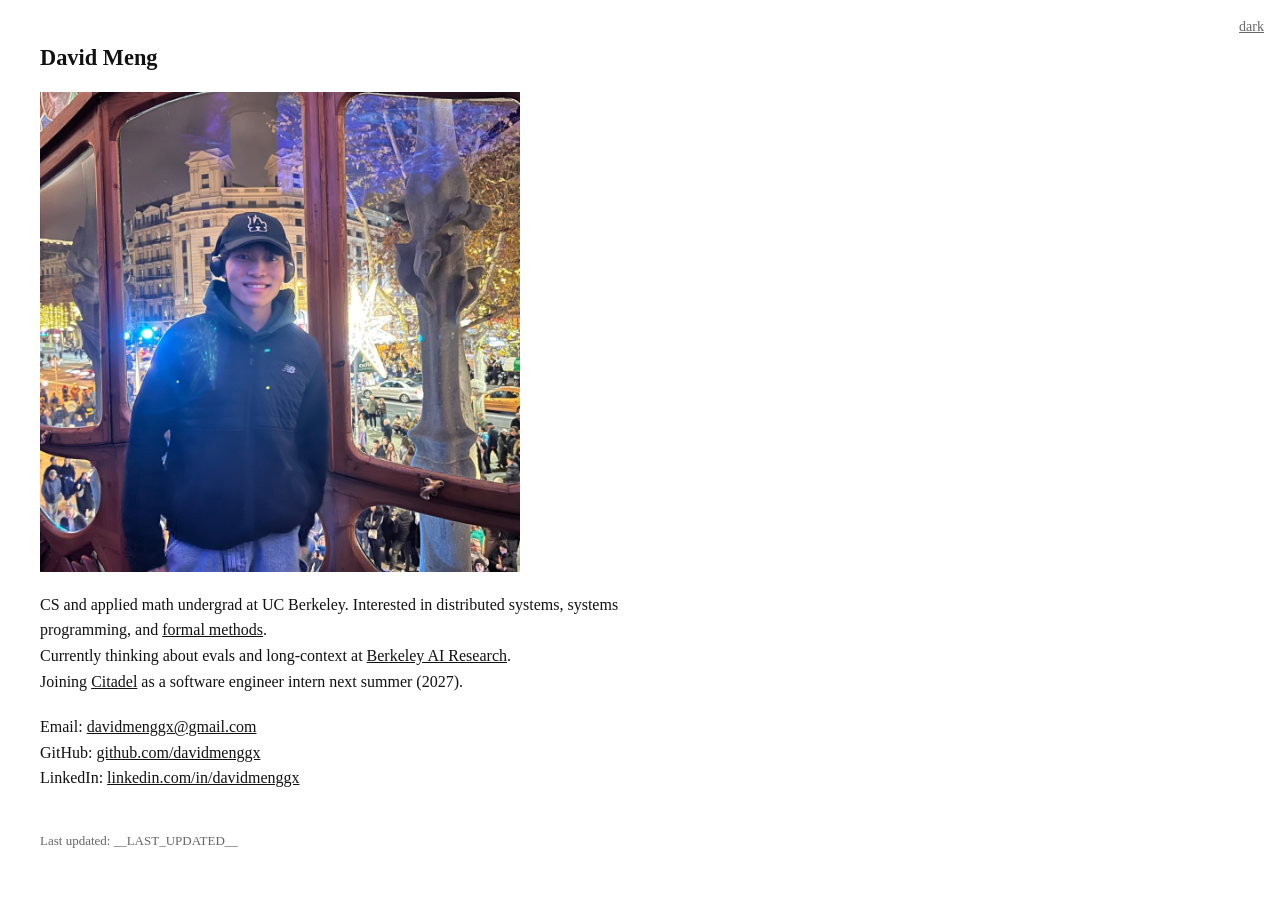
==== index.html @ 216f83f9 "Remove portrait" ====
<!DOCTYPE html>
<html lang="en" data-theme="light">
<head>
<meta charset="utf-8">
<meta name="viewport" content="width=device-width, initial-scale=1">
<title>David Meng</title>
<meta name="description" content="Personal site of David Meng.">
<link rel="stylesheet" href="style.css">
<script>
  (function () {
    var saved = null;
    try { saved = localStorage.getItem('theme'); } catch (e) {}
    var dark = saved ? saved === 'dark'
                     : window.matchMedia('(prefers-color-scheme: dark)').matches;
    document.documentElement.dataset.theme = dark ? 'dark' : 'light';
  })();
</script>
</head>
<body>

<button id="theme-toggle" type="button" hidden></button>

<h1>David Meng</h1>

<img id="portrait" src="assets/portraits/portrait1.jpg" alt="David Meng" width="480" height="480">
<div id="portrait-caption" hidden></div>

<script>
  (function () {
    // TODO: Make sure to update this when adding/removing portraits.
    // A first-time visitor always gets PORTRAITS[0]
    var PORTRAITS = [
      { src: 'assets/portraits/portrait1.jpg',  caption: 'Casa Batlló. Barcelona, Spain.' },
      // { src: 'assets/portraits/portrait2.jpg', caption: 'Pacifica, California.' },
      { src: 'assets/portraits/portrait3.jpg', caption: 'Volcanoes National Park, Hawaii.' },
      { src: 'assets/portraits/portrait4.jpg', caption: 'Chicago, Illinois.' },
      { src: 'assets/portraits/portrait5.jpg', caption: 'Sagrada Família. Barcelona, Spain.' },
      { src: 'assets/portraits/portrait6.jpg', caption: 'Grand Canyon, Arizona.' },
      { src: 'assets/portraits/portrait7.jpg', caption: 'Pismo Beach, California.' },
    ];

    var img = document.getElementById('portrait');
    var tip = document.getElementById('portrait-caption');

    var KEY = 'portrait-deck';
    var state = null;
    var firstVisit = false;
    try {
      var raw = localStorage.getItem(KEY);
      firstVisit = raw === null;
      state = JSON.parse(raw);
    } catch (e) {}
    if (!state || !Array.isArray(state.deck)) state = { deck: [], last: -1 };

    state.deck = state.deck.filter(function (i) {
      return typeof i === 'number' && i >= 0 && i < PORTRAITS.length;
    });

    if (!state.deck.length) {
      for (var i = 0; i < PORTRAITS.length; i++) state.deck.push(i);
      var from = firstVisit ? 1 : 0;
      for (var i = state.deck.length - 1; i > from; i--) {   // Fisher-Yates
        var j = from + Math.floor(Math.random() * (i - from + 1));
        var t = state.deck[i]; state.deck[i] = state.deck[j]; state.deck[j] = t;
      }
      if (state.deck.length > 1 && state.deck[0] === state.last) {
        var k = 1 + Math.floor(Math.random() * (state.deck.length - 1));
        state.deck[0] = state.deck[k]; state.deck[k] = state.last;
      }
    }

    var next = state.deck.shift();
    var pick = PORTRAITS[next];
    state.last = next;
    try { localStorage.setItem(KEY, JSON.stringify(state)); } catch (e) {}

    img.src = pick.src;
    tip.textContent = pick.caption;

    function place(e) {
      var x = e.clientX + 14;
      var y = e.clientY + 16;
      if (x + tip.offsetWidth > window.innerWidth - 8) x = e.clientX - tip.offsetWidth - 14;
      if (y + tip.offsetHeight > window.innerHeight - 8) y = e.clientY - tip.offsetHeight - 16;
      tip.style.left = x + 'px';
      tip.style.top = y + 'px';
    }

    img.addEventListener('mouseenter', function (e) { tip.hidden = false; place(e); });
    img.addEventListener('mousemove', place);
    img.addEventListener('mouseleave', function () { tip.hidden = true; });
  })();
</script>

<p>
  CS and applied math undergrad at UC Berkeley. Interested in distributed systems, systems programming, and <a href="https://en.wikipedia.org/wiki/Formal_methods">formal methods</a>.
  <br>
  Currently thinking about evals and long-context at <a href="https://bair.berkeley.edu/">Berkeley AI Research</a>. 
  <br>
  Joining <a href="https://www.citadel.com/">Citadel</a> as a software engineer intern next summer (2027).
</p>

<p>
  Email: <a href="mailto:davidmenggx@gmail.com">davidmenggx@gmail.com</a><br>
  GitHub: <a href="https://github.com/davidmenggx">github.com/davidmenggx</a><br>
  LinkedIn: <a href="https://www.linkedin.com/in/davidmenggx">linkedin.com/in/davidmenggx</a><br>
  <!-- TODO: add resume -->
  <!-- Resume: <a href="assets/resume.pdf">resume.pdf</a> -->
</p>

<!-- Blogs coming soon, maybe. -->

<p id="updated">
  <a href="https://github.com/davidmenggx/davidmenggx.github.io">Last updated: __LAST_UPDATED__</a>
</p>

<script>
  (function () {
    var root = document.documentElement;
    var button = document.getElementById('theme-toggle');

    function render() {
      var dark = root.dataset.theme === 'dark';
      button.textContent = dark ? 'light' : 'dark';
      button.setAttribute('aria-label', dark ? 'Switch to light theme' : 'Switch to dark theme');
      button.setAttribute('aria-pressed', String(dark));
    }

    button.addEventListener('click', function () {
      var next = root.dataset.theme === 'dark' ? 'light' : 'dark';
      root.dataset.theme = next;
      try { localStorage.setItem('theme', next); } catch (e) {}
      render();
    });

    render();
    button.hidden = false;
  })();
</script>

</body>
</html>
---- style.css ----
:root {
  --bg:    #ffffff;
  --text:  #111111;
  --muted: #666666;
}

:root[data-theme="dark"] {
  --bg:    #111111;
  --text:  #dddddd;
  --muted: #888888;
}

body {
  max-width: 38rem;
  margin: 0;
  padding: 2.5rem;
  background: var(--bg);
  color: var(--text);
  font-family: Georgia, "Garamond", "Times New Roman", Times, serif;
  font-size: 16px;
  line-height: 1.6;
}

h1 {
  margin: 0 0 1rem;
  font-size: 1.4rem;
}

h2 {
  margin: 2rem 0 0.5rem;
  font-size: 1rem;
}

p {
  margin: 0 0 1.25rem;
}

img {
  display: block;
  max-width: 100%;
  height: auto;
  margin: 0 0 1.25rem;
}

#portrait {
  width: 480px;
  aspect-ratio: 1 / 1;
  object-fit: cover;
}

#updated {
  margin-top: 2.5rem;
  font-size: 0.8125rem;
  color: var(--muted);
}

#updated a {
  text-decoration: none;
}

#portrait-caption {
  position: fixed;
  z-index: 1;
  padding: 0.2rem 0.45rem;
  background: var(--text);
  color: var(--bg);
  font-size: 0.8125rem;
  line-height: 1.3;
  white-space: nowrap;
  pointer-events: none;
}

a {
  color: inherit;
}

#theme-toggle {
  position: fixed;
  top: 1rem;
  right: 1rem;
  padding: 0;
  border: 0;
  background: none;
  color: var(--muted);
  font: inherit;
  font-size: 0.875rem;
  text-decoration: underline;
  cursor: pointer;
}

@media (max-width: 30rem) {
  body {
    padding: 1.5rem;
  }
}
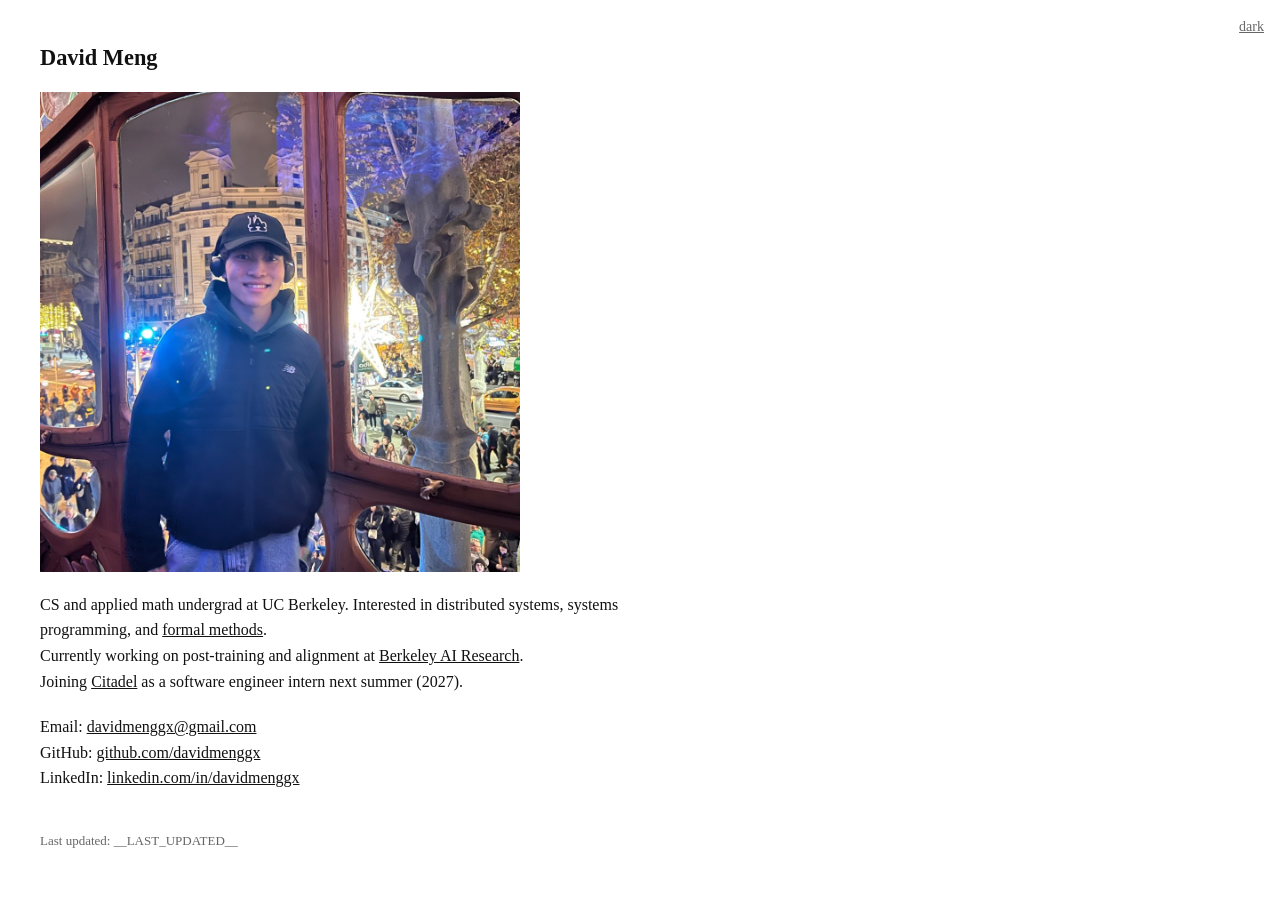
==== commit 8ce78fcb: "Update AI research focus" ====
--- a/index.html
+++ b/index.html
@@ -31,12 +31,12 @@
     // A first-time visitor always gets PORTRAITS[0]
     var PORTRAITS = [
       { src: 'assets/portraits/portrait1.jpg',  caption: 'Casa Batlló. Barcelona, Spain.' },
-      // { src: 'assets/portraits/portrait2.jpg', caption: 'Pacifica, California.' },
       { src: 'assets/portraits/portrait3.jpg', caption: 'Volcanoes National Park, Hawaii.' },
       { src: 'assets/portraits/portrait4.jpg', caption: 'Chicago, Illinois.' },
       { src: 'assets/portraits/portrait5.jpg', caption: 'Sagrada Família. Barcelona, Spain.' },
       { src: 'assets/portraits/portrait6.jpg', caption: 'Grand Canyon, Arizona.' },
       { src: 'assets/portraits/portrait7.jpg', caption: 'Pismo Beach, California.' },
+      { src: 'assets/portraits/portrait8.jpg', caption: 'San Francisco, California.' },
     ];
 
     var img = document.getElementById('portrait');
@@ -95,7 +95,7 @@
 <p>
   CS and applied math undergrad at UC Berkeley. Interested in distributed systems, systems programming, and <a href="https://en.wikipedia.org/wiki/Formal_methods">formal methods</a>.
   <br>
-  Currently thinking about evals and long-context at <a href="https://bair.berkeley.edu/">Berkeley AI Research</a>. 
+  Currently working on post-training and alignment at <a href="https://bair.berkeley.edu/">Berkeley AI Research</a>. 
   <br>
   Joining <a href="https://www.citadel.com/">Citadel</a> as a software engineer intern next summer (2027).
 </p>
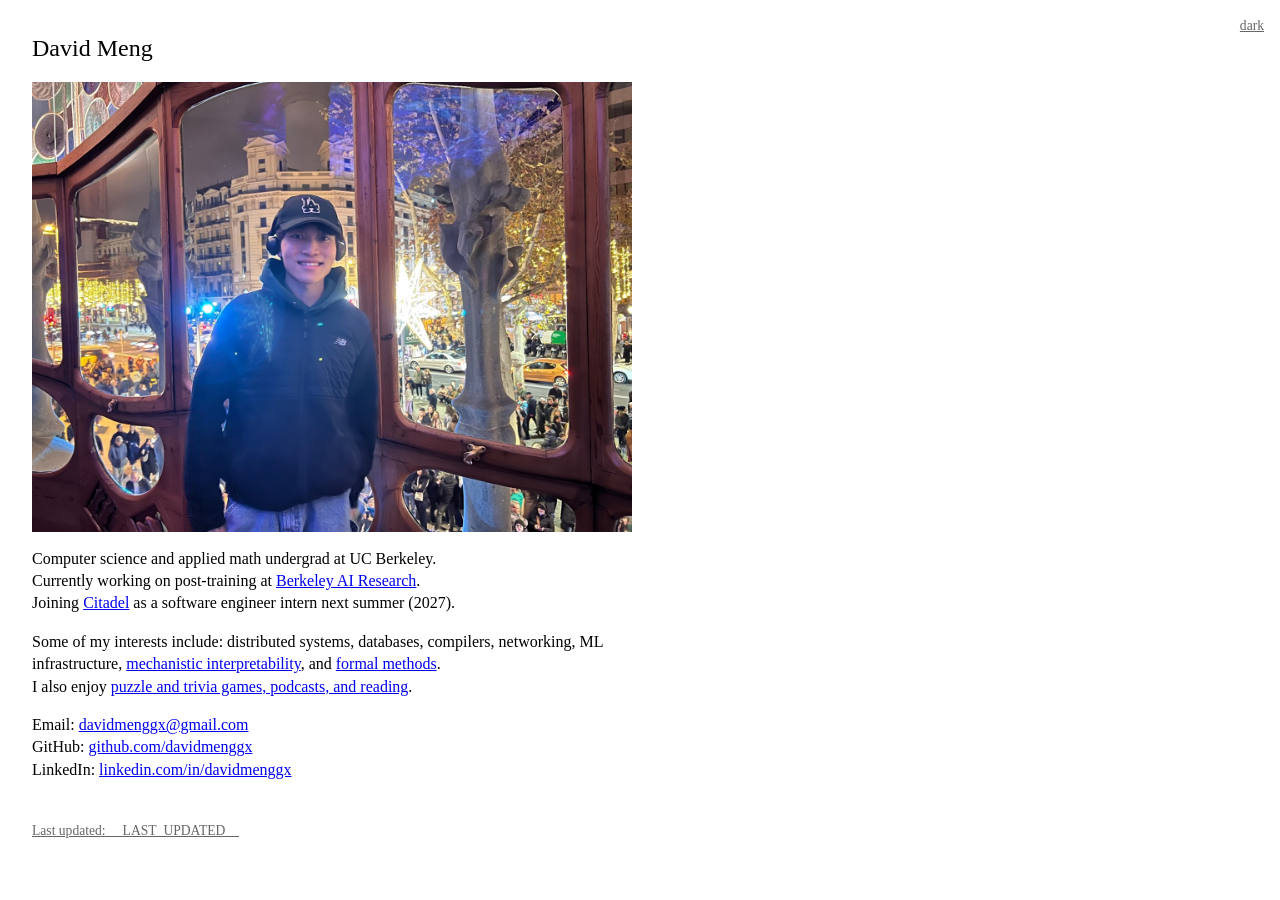
==== commit a3055331: "Update design, interests, and add recommendations" ====
--- a/index.html
+++ b/index.html
@@ -10,9 +10,7 @@
   (function () {
     var saved = null;
     try { saved = localStorage.getItem('theme'); } catch (e) {}
-    var dark = saved ? saved === 'dark'
-                     : window.matchMedia('(prefers-color-scheme: dark)').matches;
-    document.documentElement.dataset.theme = dark ? 'dark' : 'light';
+    document.documentElement.dataset.theme = saved === 'dark' ? 'dark' : 'light';
   })();
 </script>
 </head>
@@ -22,7 +20,7 @@
 
 <h1>David Meng</h1>
 
-<img id="portrait" src="assets/portraits/portrait1.jpg" alt="David Meng" width="480" height="480">
+<img id="portrait" src="assets/portraits/portrait1.jpg" alt="David Meng">
 <div id="portrait-caption" hidden></div>
 
 <script>
@@ -93,11 +91,17 @@
 </script>
 
 <p>
-  CS and applied math undergrad at UC Berkeley. Interested in distributed systems, systems programming, and <a href="https://en.wikipedia.org/wiki/Formal_methods">formal methods</a>.
+  Computer science and applied math undergrad at UC Berkeley.
   <br>
-  Currently working on post-training and alignment at <a href="https://bair.berkeley.edu/">Berkeley AI Research</a>. 
+  Currently working on post-training at <a href="https://bair.berkeley.edu/">Berkeley AI Research</a>. 
   <br>
   Joining <a href="https://www.citadel.com/">Citadel</a> as a software engineer intern next summer (2027).
+</p>
+
+<p>
+  Some of my interests include: distributed systems, databases, compilers, networking, ML infrastructure, <a href="https://en.wikipedia.org/wiki/Mechanistic_interpretability">mechanistic interpretability</a>, and <a href="https://en.wikipedia.org/wiki/Formal_methods">formal methods</a>.
+  <br>
+  I also enjoy <a href="recommendations.html">puzzle and trivia games, podcasts, and reading</a>.
 </p>
 
 <p>
--- a/style.css
+++ b/style.css
@@ -1,77 +1,96 @@
 :root {
   --bg:    #ffffff;
-  --text:  #111111;
+  --text:  #000000;
   --muted: #666666;
+  --link:  #0000ee;
+  --visited: #551a8b;
 }
 
 :root[data-theme="dark"] {
   --bg:    #111111;
   --text:  #dddddd;
   --muted: #888888;
+  --link:  #9db4ff;
+  --visited: #c9a0ff;
 }
 
 body {
-  max-width: 38rem;
-  margin: 0;
-  padding: 2.5rem;
+  max-width: 40rem;
+  margin: 2rem;
   background: var(--bg);
   color: var(--text);
-  font-family: Georgia, "Garamond", "Times New Roman", Times, serif;
+  font-family: "Times New Roman", Times, serif;
   font-size: 16px;
-  line-height: 1.6;
+  line-height: 1.4;
 }
 
 h1 {
   margin: 0 0 1rem;
-  font-size: 1.4rem;
+  font-size: 1.5rem;
+  font-weight: normal;
 }
 
 h2 {
-  margin: 2rem 0 0.5rem;
-  font-size: 1rem;
+  margin: 1.75rem 0 0.5rem;
+  font-size: 1.1rem;
+  font-weight: normal;
 }
 
 p {
-  margin: 0 0 1.25rem;
+  margin: 0 0 1em;
+}
+
+ul {
+  margin: 0 0 1em;
+  padding-left: 1.5rem;
+}
+
+li {
+  margin: 0 0 0.25em;
+}
+
+a {
+  color: var(--link);
+}
+
+a:visited {
+  color: var(--visited);
 }
 
 img {
   display: block;
   max-width: 100%;
   height: auto;
-  margin: 0 0 1.25rem;
+  margin: 0 0 1em;
 }
 
 #portrait {
-  width: 480px;
-  aspect-ratio: 1 / 1;
-  object-fit: cover;
+  max-width: none;
+  max-height: 50vh;
+  width: auto;
+  height: auto;
 }
 
 #updated {
   margin-top: 2.5rem;
-  font-size: 0.8125rem;
+  font-size: 0.85rem;
   color: var(--muted);
 }
 
 #updated a {
-  text-decoration: none;
+  color: var(--muted);
 }
 
 #portrait-caption {
   position: fixed;
   z-index: 1;
-  padding: 0.2rem 0.45rem;
+  padding: 0.15rem 0.4rem;
   background: var(--text);
   color: var(--bg);
   font-size: 0.8125rem;
   line-height: 1.3;
   white-space: nowrap;
   pointer-events: none;
-}
-
-a {
-  color: inherit;
 }
 
 #theme-toggle {
@@ -83,13 +102,7 @@
   background: none;
   color: var(--muted);
   font: inherit;
-  font-size: 0.875rem;
+  font-size: 0.85rem;
   text-decoration: underline;
   cursor: pointer;
 }
-
-@media (max-width: 30rem) {
-  body {
-    padding: 1.5rem;
-  }
-}
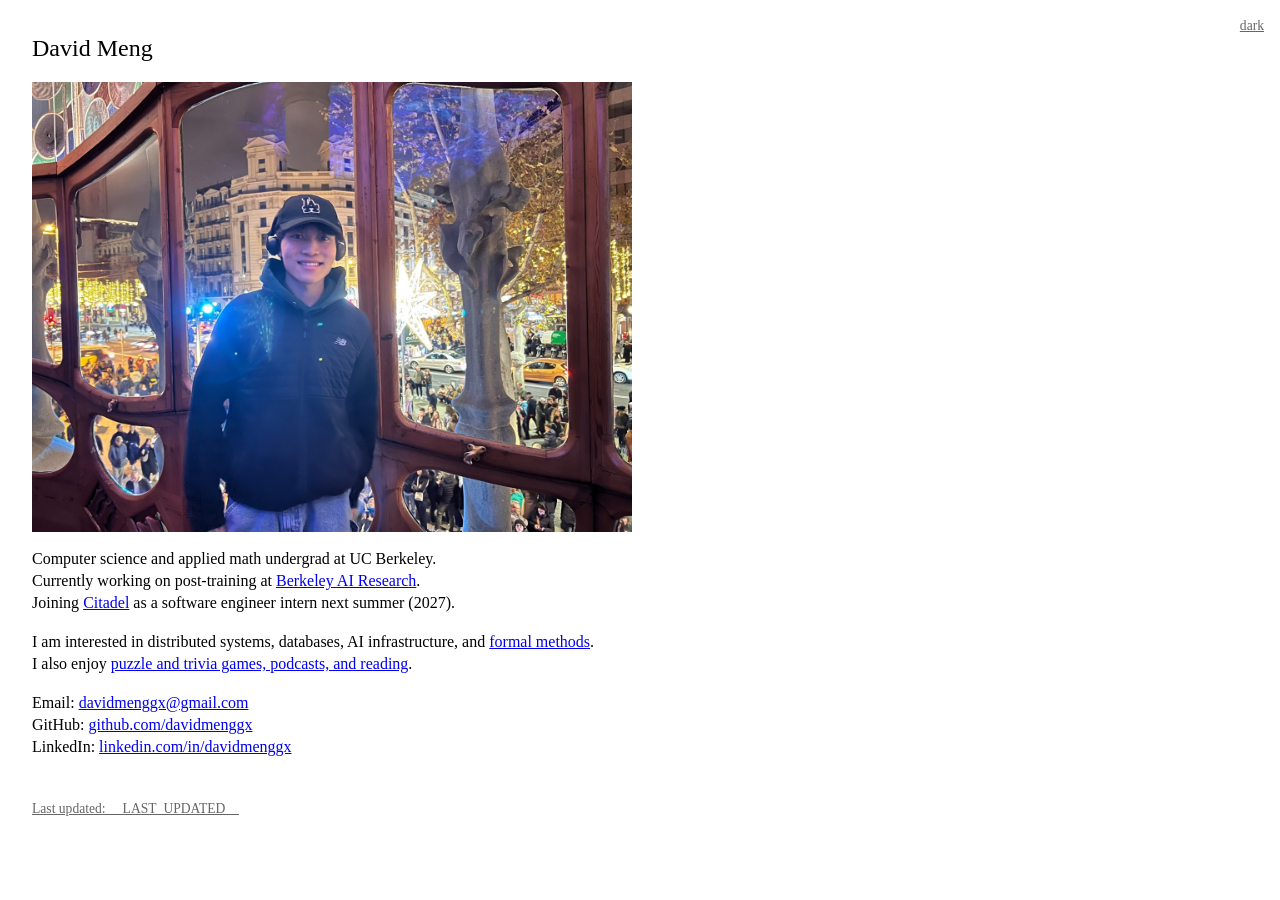
==== commit a522efba: "Tighten interests" ====
--- a/index.html
+++ b/index.html
@@ -4,7 +4,6 @@
 <meta charset="utf-8">
 <meta name="viewport" content="width=device-width, initial-scale=1">
 <title>David Meng</title>
-<meta name="description" content="Personal site of David Meng.">
 <link rel="stylesheet" href="style.css">
 <script>
   (function () {
@@ -99,7 +98,7 @@
 </p>
 
 <p>
-  Some of my interests include: distributed systems, databases, compilers, networking, ML infrastructure, <a href="https://en.wikipedia.org/wiki/Mechanistic_interpretability">mechanistic interpretability</a>, and <a href="https://en.wikipedia.org/wiki/Formal_methods">formal methods</a>.
+  I am interested in distributed systems, databases, AI infrastructure, and <a href="https://en.wikipedia.org/wiki/Formal_methods">formal methods</a>.
   <br>
   I also enjoy <a href="recommendations.html">puzzle and trivia games, podcasts, and reading</a>.
 </p>
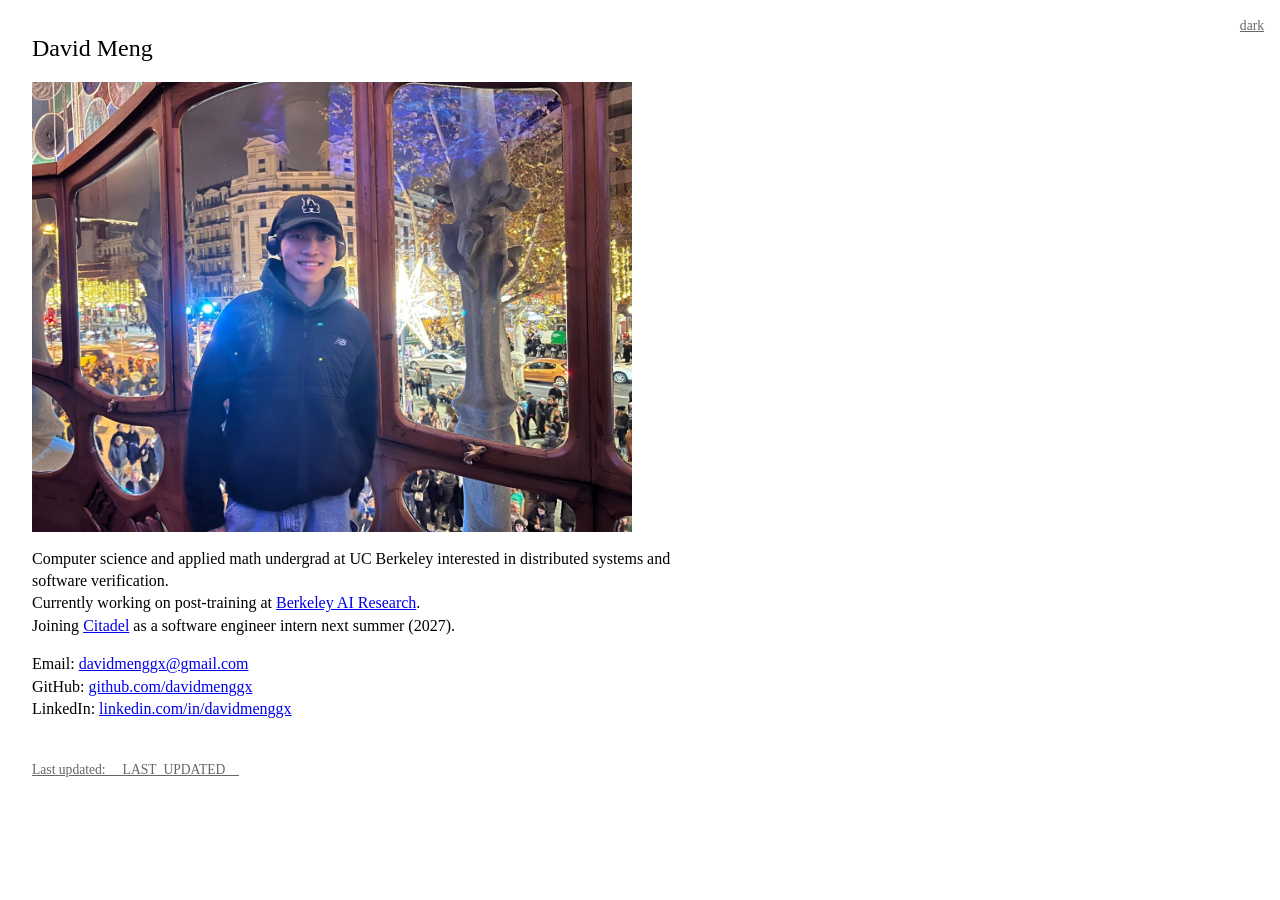
==== commit d9827085: "Update interests" ====
--- a/index.html
+++ b/index.html
@@ -90,17 +90,11 @@
 </script>
 
 <p>
-  Computer science and applied math undergrad at UC Berkeley.
+  Computer science and applied math undergrad at UC Berkeley interested in distributed systems and software verification.
   <br>
   Currently working on post-training at <a href="https://bair.berkeley.edu/">Berkeley AI Research</a>. 
   <br>
   Joining <a href="https://www.citadel.com/">Citadel</a> as a software engineer intern next summer (2027).
-</p>
-
-<p>
-  I am interested in distributed systems, databases, AI infrastructure, and <a href="https://en.wikipedia.org/wiki/Formal_methods">formal methods</a>.
-  <br>
-  I also enjoy <a href="recommendations.html">puzzle and trivia games, podcasts, and reading</a>.
 </p>
 
 <p>
--- a/style.css
+++ b/style.css
@@ -65,7 +65,7 @@
 }
 
 #portrait {
-  max-width: none;
+  max-width: calc(100vw - 4rem);
   max-height: 50vh;
   width: auto;
   height: auto;
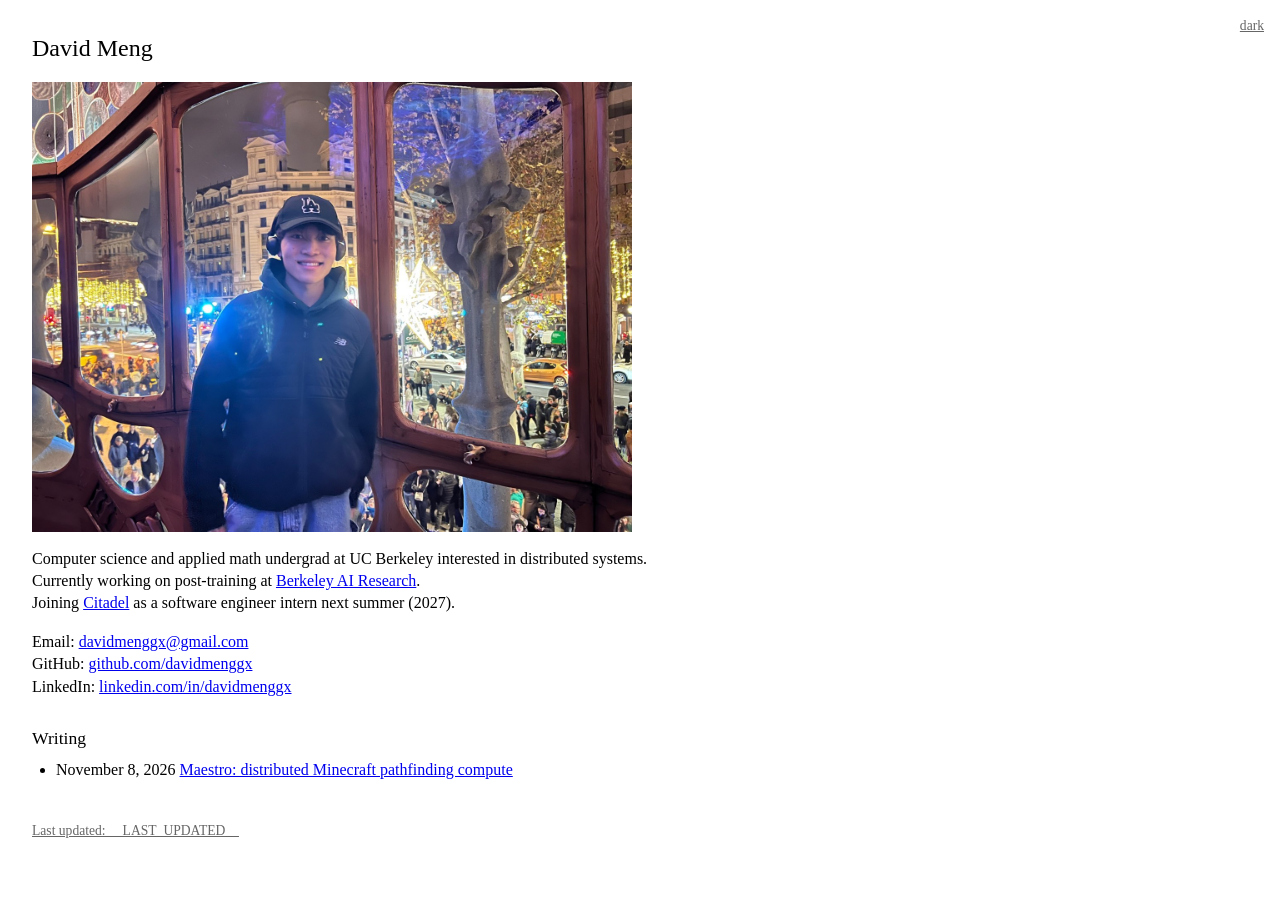
==== commit 17e33e1f: "Write Maestro blog" ====
--- a/index.html
+++ b/index.html
@@ -90,22 +90,28 @@
 </script>
 
 <p>
-  Computer science and applied math undergrad at UC Berkeley interested in distributed systems and software verification.
+  Computer science and applied math undergrad at UC Berkeley interested in distributed systems.
   <br>
-  Currently working on post-training at <a href="https://bair.berkeley.edu/">Berkeley AI Research</a>. 
+  Currently working on post-training at
+  <a href="https://bair.berkeley.edu/">Berkeley AI Research</a>.
   <br>
-  Joining <a href="https://www.citadel.com/">Citadel</a> as a software engineer intern next summer (2027).
+  Joining <a href="https://www.citadel.com/">Citadel</a> as a software engineer intern next
+  summer (2027).
 </p>
 
 <p>
   Email: <a href="mailto:davidmenggx@gmail.com">davidmenggx@gmail.com</a><br>
   GitHub: <a href="https://github.com/davidmenggx">github.com/davidmenggx</a><br>
-  LinkedIn: <a href="https://www.linkedin.com/in/davidmenggx">linkedin.com/in/davidmenggx</a><br>
-  <!-- TODO: add resume -->
-  <!-- Resume: <a href="assets/resume.pdf">resume.pdf</a> -->
+  LinkedIn: <a href="https://www.linkedin.com/in/davidmenggx">linkedin.com/in/davidmenggx</a>
 </p>
 
-<!-- Blogs coming soon, maybe. -->
+<h2>Writing</h2>
+<ul>
+  <li>
+    <time datetime="2026-11-08">November 8, 2026</time>
+    <a href="blog/maestro.html">Maestro: distributed Minecraft pathfinding compute</a>
+  </li>
+</ul>
 
 <p id="updated">
   <a href="https://github.com/davidmenggx/davidmenggx.github.io">Last updated: __LAST_UPDATED__</a>
--- a/style.css
+++ b/style.css
@@ -4,6 +4,7 @@
   --muted: #666666;
   --link:  #0000ee;
   --visited: #551a8b;
+  --shade: #eeeeee;
 }
 
 :root[data-theme="dark"] {
@@ -12,6 +13,7 @@
   --muted: #888888;
   --link:  #9db4ff;
   --visited: #c9a0ff;
+  --shade: #222222;
 }
 
 body {
@@ -40,7 +42,7 @@
   margin: 0 0 1em;
 }
 
-ul {
+ul, ol {
   margin: 0 0 1em;
   padding-left: 1.5rem;
 }
@@ -95,14 +97,83 @@
 
 #theme-toggle {
   position: fixed;
-  top: 1rem;
-  right: 1rem;
-  padding: 0;
+  top: 0.85rem;
+  right: 0.7rem;
+  padding: 0.15rem 0.3rem;
   border: 0;
-  background: none;
+  background: var(--bg);
   color: var(--muted);
   font: inherit;
   font-size: 0.85rem;
   text-decoration: underline;
   cursor: pointer;
 }
+
+article h1 {
+  margin: 0 0 0.25rem;
+  font-size: 1.75rem;
+  font-weight: bold;
+}
+
+article h2 {
+  margin: 2rem 0 0.5rem;
+  font-size: 1.25rem;
+  font-weight: bold;
+}
+
+.date {
+  color: var(--muted);
+}
+
+article img {
+  width: auto;
+  max-height: 70vh;
+  margin: 1.5em auto;
+}
+
+article img.logo {
+  width: 15rem;
+  max-height: none;
+}
+
+sup {
+  line-height: 0;
+}
+
+.footnotes {
+  margin-top: 2.5rem;
+}
+
+.footnotes hr {
+  margin: 0 0 1rem;
+  border: 0;
+  border-top: 1px solid var(--muted);
+}
+
+.footnotes li {
+  margin-bottom: 0.75em;
+}
+
+.footnotes li:target {
+  background: var(--shade);
+}
+
+.term {
+  text-decoration: underline dotted;
+  text-underline-offset: 0.15em;
+  cursor: help;
+}
+
+.definition {
+  position: absolute;
+  z-index: 1;
+  box-sizing: border-box;
+  width: max-content;
+  max-width: min(20rem, 100vw - 1rem);
+  padding: 0.35rem 0.5rem;
+  background: var(--text);
+  color: var(--bg);
+  font-size: 0.875rem;
+  line-height: 1.3;
+  pointer-events: none;
+}
